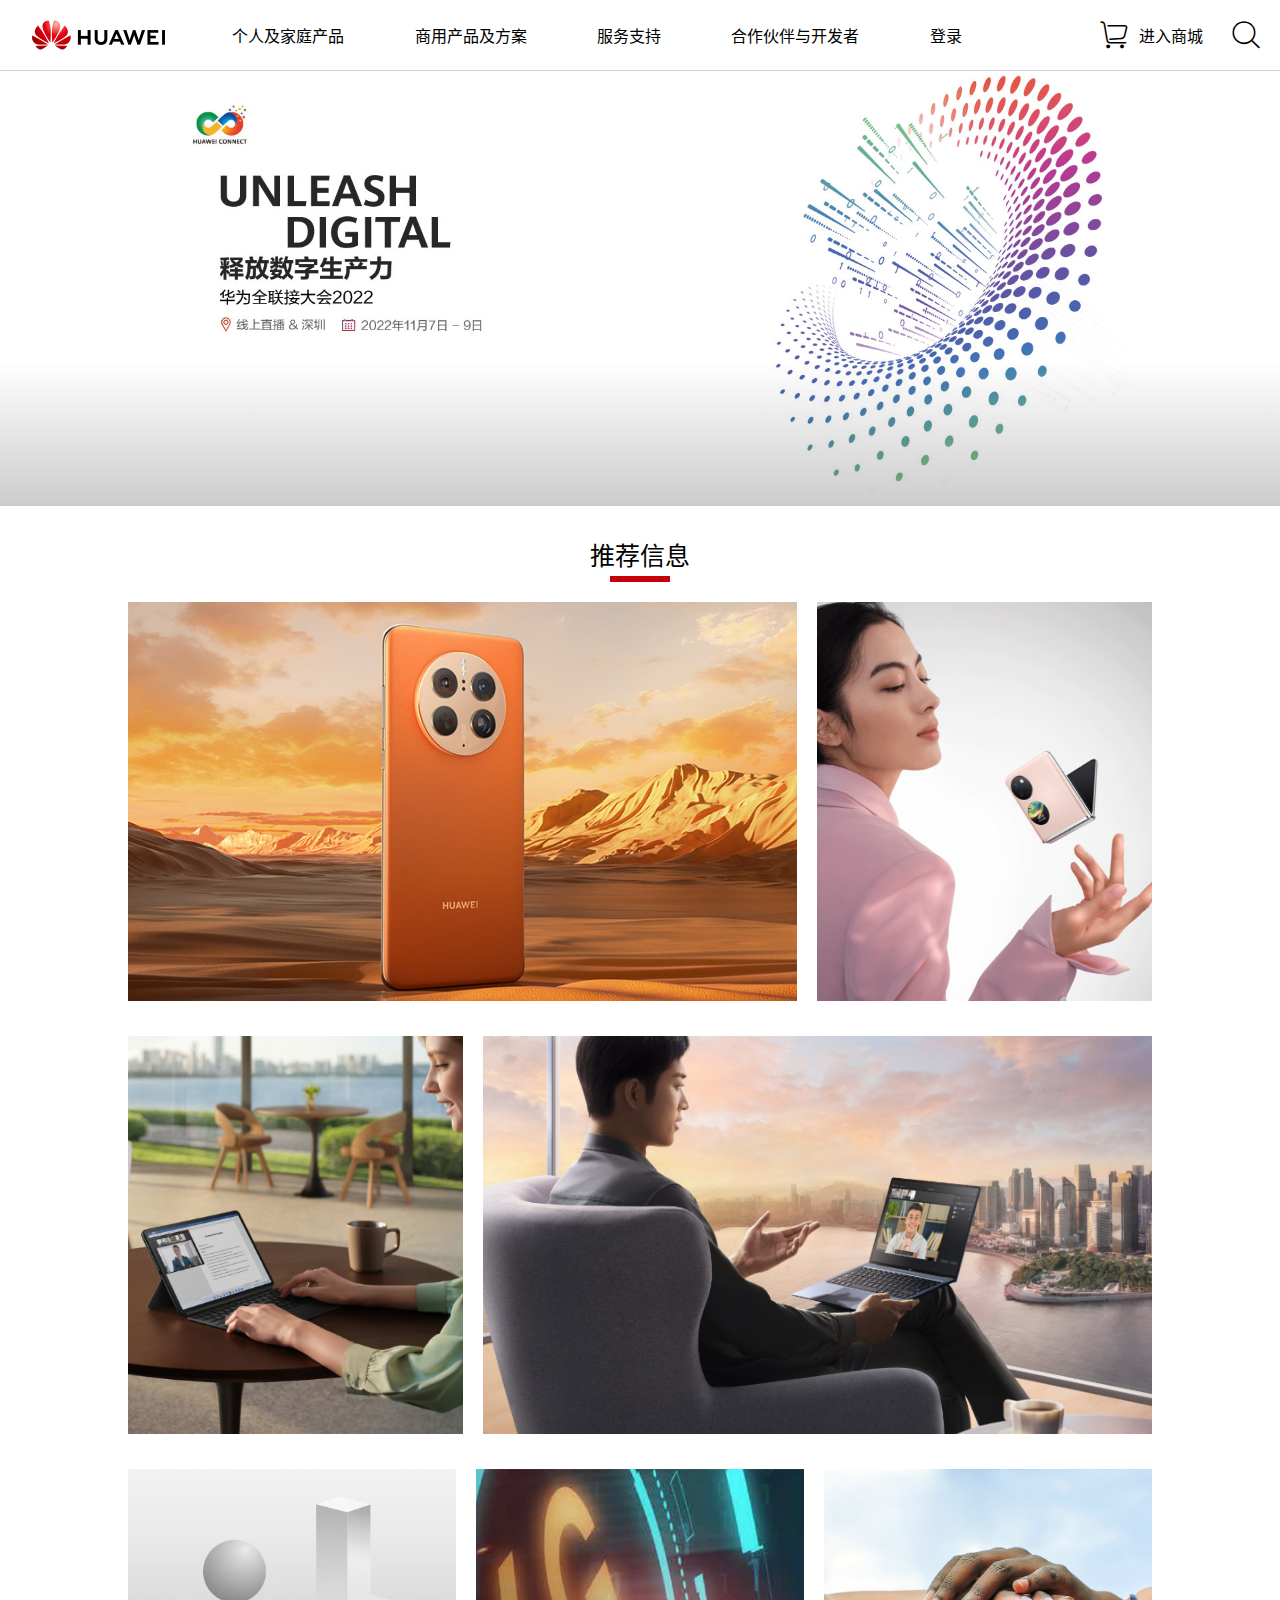
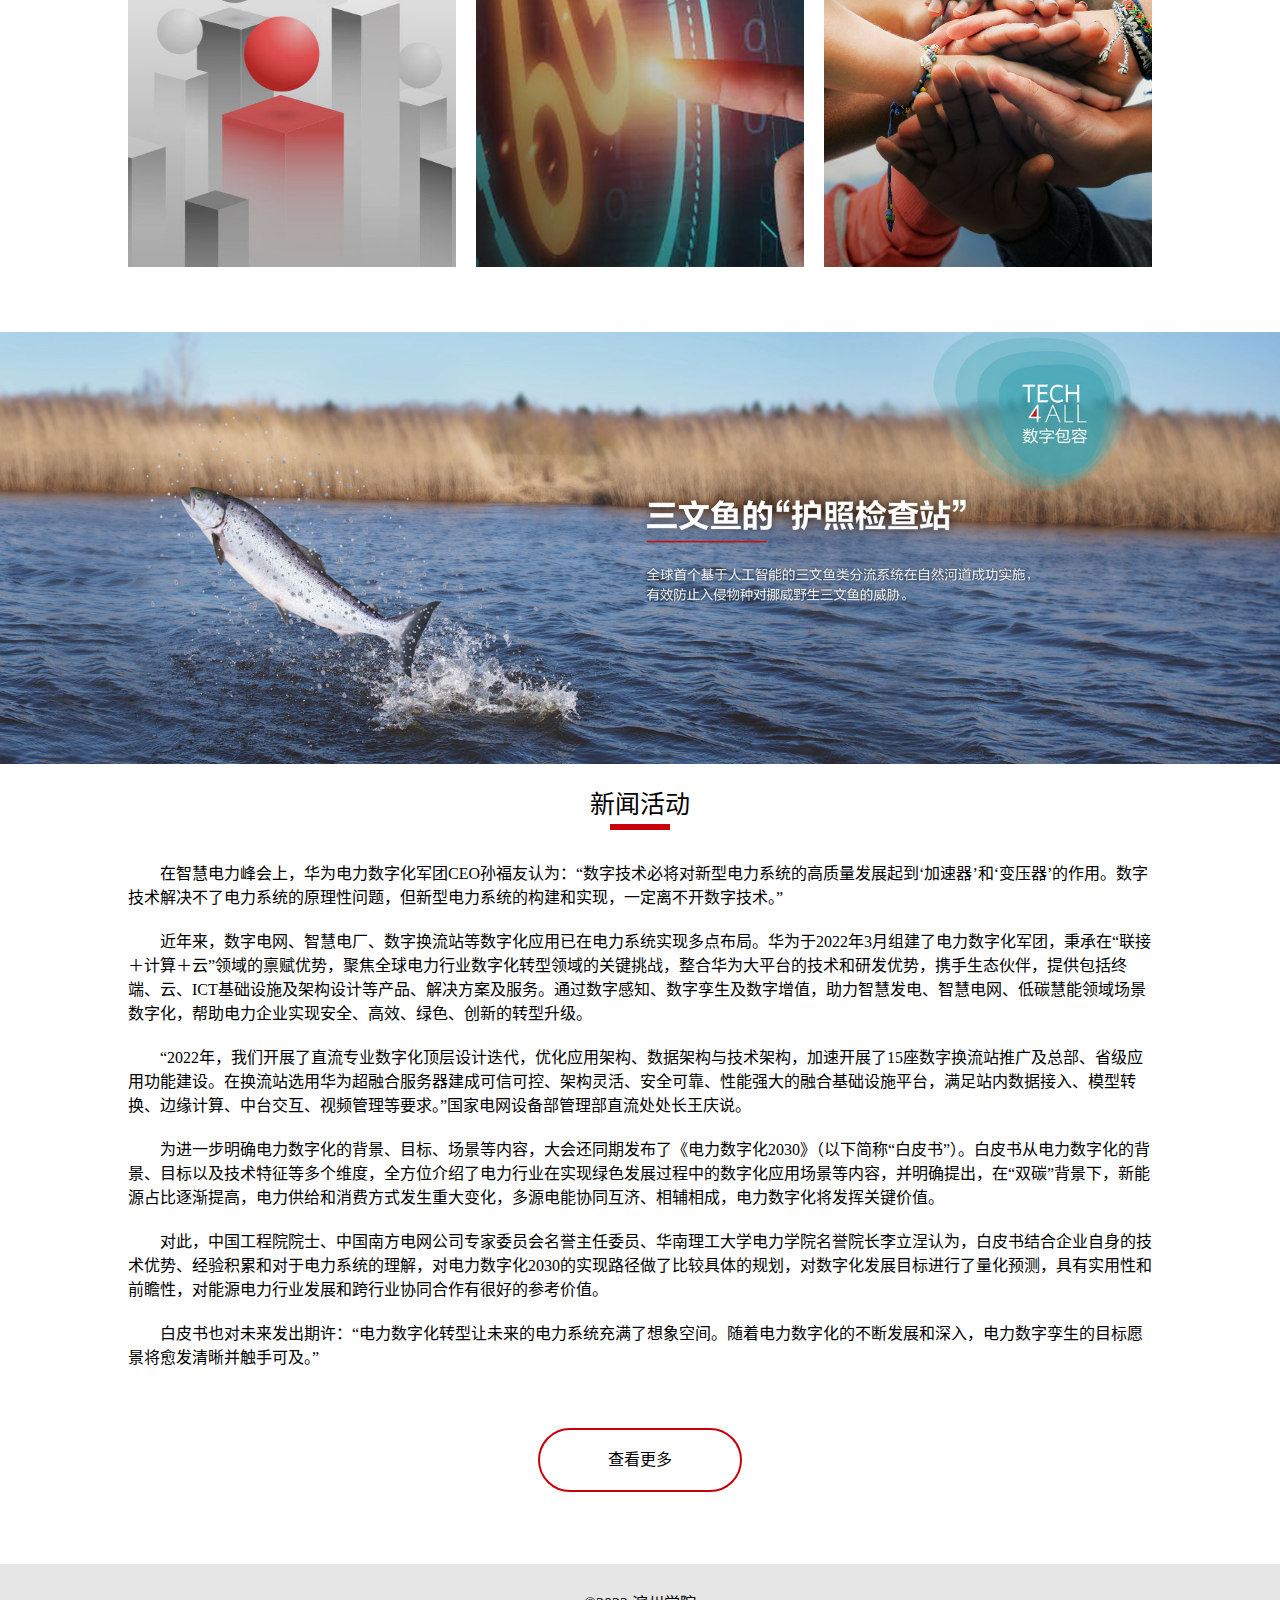
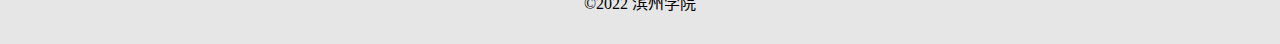
==== index.html @ 52b15e26 "完成登录、注册" ====
<!DOCTYPE html>
<html lang="zh-cn">

<head>
    <meta charset="UTF-8">
    <meta http-equiv="X-UA-Compatible" content="IE=edge">
    <meta name="viewport" content="width=device-width, initial-scale=1.0">
    <title>Home</title>
    <!--    <script src="https://cdn.jsdelivr.net/npm/vue@2/dist/vue.js"></script>-->
    <script src="./js/vue.global.js"></script>

    <style>
        * {
            margin: 0;
            padding: 0;
        }

        header {
            width: 100%;
            height: 70px;
            /*background-color: rgb(151, 151, 151);*/
            display: flex;
            justify-content: space-between;
            position: relative;
            border-bottom: 1px solid rgba(128, 128, 128, 0.38);
        }

        li {
            list-style: none;
        }

        main {
            width: 1903px;
            margin: auto;

        }

        .header-left {
            width: 200px;
            /* background-color: red; */
            display: flex;
            justify-content: center;
            align-items: center;
        }

        .header-left img {
            width: 133px;
            height: 30px;
        }

        .header-right {
            width: 1100px;
            /*background-color: rgb(173, 173, 173);*/
            display: flex;
            justify-content: space-between;
        }

        .header-right-link {
            /* background-color: red; */
            width: 800px;
            display: flex;
            justify-content: space-around;
            align-items: center;
            /* position: relative; */
        }

        .header-right-link a {
            /* flex: auto; */
            /* background-color: pink; */
            text-align: center;
            color: black;
            text-decoration: none;
            position: relative;
            /*background-color: #f5f5f6;*/
            padding: 10px;
            border-radius: 10px;
            transition: all 0.5s;
        }

        .header-right-link a:hover {
            background-color: #f5f5f6;
            padding: 10px;
            border-radius: 10px;
        }

        .header-right-link a:hover:before {
            content: "";
            background-color: #c7000b;
            width: 100%;
            height: 2px;
            position: absolute;
            left: 0;
            top: 53px;
        }


        .header-right-link-menu {
            width: 100%;
            /*background: rgb(94, 94, 94);*/
            position: absolute;
            height: 400px;
            left: 0;
            box-shadow: 0 5px 10px -4px #00000044;
            display: flex;
            justify-content: center;
            /*visibility: hidden;*/
            top: -600px;
            transition: top 0.5s;
            z-index: 4;

        }

        .header-right-link:hover > .header-right-link-menu {
            /*background-color: red;*/
            /*visibility: inherit;*/
            top: 70px;
            background-color: white;
        }

        .header-right-link-menu-item > span:first-child {
            font-size: 60px;
            /* font-weight: 100; */
            width: 100px;
            height: 100px;
            /*background-color: red;*/
            text-align: center;
        }

        .header-right-link-menu-item {
            display: flex;
            flex-direction: column;
            width: 120px;
            height: 100px;
            padding-top: 10px;
            padding-bottom: 10px;
            justify-content: space-evenly;
            align-items: center;
            cursor: pointer;
            transition: background-color 0.3s;
            border-radius: 10px;
        }

        /*.header-right-link-menu-item:nth-child(n) {*/
        /*    background-color: red;*/
        /*    align-content: space-around;*/
        /*}*/

        .header-right-link-menu-item:hover {
            background-color: #f5f5f6;
        }

        .header-right-link-menu-item:active {
            background-color: #c2c2c2;
        }


        .header-right-link-menu-items-left {
            width: 600px;
            height: 300px;
            /* background-color: red; */
            display: flex;
            flex-direction: row;;
            flex-wrap: wrap;
            align-content: space-around;
        }

        .header-right-link-menu-items-right {

        }

        .header-right-link-menu-items {
            display: flex;
            justify-content: space-evenly;
            align-items: center;
            /*background-color: red;*/
            width: 100%;
        }

        .header-right-link-menu-items-right img {
            width: 300px;
        }

        .head-right-search > div > span:first-child {
            font-size: 30px;
        }

        .head-right-search {
            /*background-color: rgb(109, 228, 162);*/
            width: 200px;
            display: flex;
            justify-content: space-evenly;
            align-items: center;
        }

        .head-right-search > div {
            display: flex;
            align-items: center;
            /*background-color: red;*/
            padding: 10px;
            cursor: pointer;
        }

        .head-right-search > div:hover {
            border-radius: 10px;
            background-color: #f5f5f6;
        }

        .head-right-search > div > span + span {
            margin-left: 10px;
        }

        .mask {
            position: fixed;
            z-index: 9998;
            top: 0;
            left: 0;
            width: 100%;
            height: 100%;
            background-color: rgba(0, 0, 0, .5);
            display: table;
            transition: opacity .3s ease;
        }

        .search {
            width: 800px;
            height: 80px;
            background-color: white;
            margin: auto;
            position: relative;
            top: 100px;
            border-radius: 20px;
            display: flex;
            align-items: center;
            /*background-color: transparent;*/
        }

        .search-content[type=text] {
            border: none;
            outline: none;
            border-radius: 20px;
            padding-left: 20px;
            padding-right: 20px;
            flex-grow: 1;
            font-size: 30px;
            background-color: #ffffffaa;
        }

        .search-button {
            text-decoration: none;
            color: black;
            /*flex-grow: 1;*/
            font-size: 40px !important;
            width: 65px;
            height: 65px;
            border-radius: 10px;
            justify-content: center;
            align-items: center;
            display: flex;
            margin-right: 10px;
            transition: background-color 0.5s;
        }

        .search-button:hover {
            background-color: #f5f5f6;
        }

        .search-button:active {
            background-color: #bebebe;
        }

        .slide-fade-enter-active {
            transition: all .5s;
        }

        .slide-fade-leave-active {
            transition: all .5s;
        }

        .slide-fade-leave-to {;
            opacity: 0;
        }

        .slide-fade-enter {
            opacity: 0;
            transition: all 2s;
        }

        content {
            width: 100%;
            display: flex;
            flex-direction: column;
            align-items: center;
        }

        .carousel-chart {
            width: 100%;
        }

        .carousel-chart img {
            width: 100%;

        }

        .carousel-chart {
            position: relative;
            z-index: 2;
        }

        .carousel-chart:before {
            content: "";
            display: block;
            width: 100%;
            height: 100%;
            background: linear-gradient(rgba(0, 0, 0, 0), rgba(0, 0, 0, 0), rgba(0, 0, 0, 0), rgba(0, 0, 0, 0.2));
            position: absolute;
            top: 0;
            z-index: 3;
        }

        .recommend {
            display: flex;
            width: 80%;
            height: 1426px;
            /*background-color: #dedede;*/
            align-items: center;
            flex-direction: column;
            justify-content: space-evenly;
        }

        .title {
            position: relative;
            font-size: 25px;
            /*margin-top: 40px;*/
            /*margin-bottom: 40px;*/
            /*background-color: red;*/
        }

        .title:before {
            content: "";
            position: absolute;
            width: 60px;
            height: 6px;
            background-color: #c7000b;
            top: 40px;
            left: 20px;
        }

        .recommend-container {
            display: flex;
            width: 100%;
            height: 1300px;
            /*background-color: rgba(141, 141, 141, 0.76);*/
            flex-direction: column;
        }

        .recommend-container > div:nth-child(n) {
            /*background-color: #a1a8ef;*/
            margin-bottom: 35px;
            display: flex;
            flex: auto;
            width: 100%;
        }


        .recommend-container > div:nth-child(1) > div:first-child {
            height: 100%;
            background-color: red;
            flex-grow: 2;
            margin-right: 20px;
        }

        .recommend-container > div:nth-child(1) > div {
            height: 100%;
            background-color: red;
            flex-grow: 1;
        }

        .recommend-item {
            background-image: url("./img/mate50-pro-2.jpg");
            background-size: cover;

            background-repeat: no-repeat;
            background-position: center;
        }

        .recommend-container > div:nth-child(2) > div {
            height: 100%;
            /*background-color: red;*/
            flex-grow: 1;
        }

        .recommend-container > div:nth-child(2) > div:last-child {
            margin-left: 20px;
            flex-grow: 2;
        }

        .recommend-container > div:nth-child(3) > div {
            height: 100%;
            /*background-color: red;*/
            flex-grow: 1;
        }

        .recommend-container > div:nth-child(3) > div:not(:first-child) {
            margin-left: 20px;
        }

        .recommend-container > div:nth-child(1) > div:nth-child(2) {
            background-image: url("./img/p50-pocket-s-p.jpg");
        }

        .recommend-container > div:nth-child(2) > div:nth-child(1) {
            background-image: url("./img/matebook_e_go.jpg");
        }

        .recommend-container > div:nth-child(2) > div:nth-child(2) {
            background-image: url("./img/matebook-x-pro2.jpg");
        }

        .recommend-container > div:nth-child(3) > div:nth-child(1) {
            background-image: url("./img/55g-era-whitepaper-2.jpg");
        }

        .recommend-container > div:nth-child(3) > div:nth-child(2) {
            background-image: url("./img/6g.jpg");
        }

        .recommend-container > div:nth-child(3) > div:nth-child(3) {
            background-image: url("./img/hc-partners-2.jpg");
        }

        .recommend-item {
            background-size: cover;
            position: relative;
        }


        .recommend-item:hover {
            background-size: 130%;
        }

        .recommend-item:hover:before {
            content: "这是产品的介绍...";
            color: white;
            text-indent: 30px;
            line-height: 60px;
            width: 100%;
            height: 100%;
            position: absolute;
            background-color: rgba(0, 0, 0, 0.6);
        }

        .content-introduce {
            width: 100%;
        }

        .news {
            height: 800px;
            width: 80%;
            align-items: center;
            /*background-color: rgba(141, 141, 141, 0.34);*/
            display: flex;
            flex-direction: column;
            justify-content: flex-start;
            /*background-color: red;*/
        }

        .news-content {
            padding-top: 40px;
            height: 300px;
            text-align: center;
        }

        .news-content p {
            text-indent: 2em;
            text-align: left;
            margin-bottom: 20px;
        }

        .news-content a {
            display: block;
            text-decoration: none;
            height: 60px;
            width: 200px;
            /*background-color: red;*/
            margin: 60px auto;
            line-height: 60px;
            border: 2px solid #c7000b;
            border-radius: 100px;
            cursor: pointer;
            transition: all 0.5s;
        }

        .news-content a:hover {
            background-color: #c7000b;
            color: white;
        }

        .news-content a:active {
            background-color: #980005;
            color: white;
        }
        
        buttom {
            background-color: #e6e6e6;
            display: block;
            height: 80px;
            line-height: 80px;
            text-align: center;
        }


    </style>
    <link rel="stylesheet" href="./css/iconfont.css">
</head>

<body>
<div id="app">
    <transition name="slide-fade">
        <div class="mask" v-show="search" @click="search = !search">
            <div class="search" @click.stop="">
                <input type="text" class="search-content" v-model="searchContent" placeholder="搜索">
                <a class="iconfont search-button" href="#">&#xe651;</a>
            </div>
        </div>
    </transition>
    <header>
        <div class="header-left">
            <img src="./img/huawei_logo.png" alt="">
        </div>
        <div class="header-right">
            <div class="header-right-link">
                <a href="#">个人及家庭产品</a>
                <a href="#">商用产品及方案</a>
                <a href="#">服务支持</a>
                <a href="#">合作伙伴与开发者</a>
                <a href="./login.html">登录</a>
                <div class="header-right-link-menu">
                    <div class="header-right-link-menu-items">
                        <div class="header-right-link-menu-items-left">
                            <span class="header-right-link-menu-item">
                                <span class="iconfont">&#xe8b9;</span>
                                <span>手机</span>
                            </span>

                            <span class="header-right-link-menu-item">
                                <span class="iconfont">&#xe67d;</span>
                                <span>电脑</span>
                            </span>
                            <span class="header-right-link-menu-item">
                                <span class="iconfont">&#xe605;</span>
                                <span>平板</span>
                            </span>
                            <span class="header-right-link-menu-item">
                                <span class="iconfont">&#xe67d;</span>
                                <span>电视</span>
                            </span>
                            <span class="header-right-link-menu-item">
                                <span class="iconfont">&#xe613;</span>
                                <span>VR</span>
                            </span>
                            <span class="header-right-link-menu-item">
                                <span class="iconfont">&#xe614;</span>
                                <span>手表</span>
                            </span>
                            <span class="header-right-link-menu-item">
                                <span class="iconfont">&#xe6a5;</span>
                                <span>耳机</span>
                            </span>
                            <span class="header-right-link-menu-item">

                                <span class="iconfont">&#xec62;</span>
                                <span>路由器</span>
                            </span>
                            <span class="header-right-link-menu-item">
                                <span class="iconfont">&#xe715;</span>
                                <span>系统</span>
                            </span>
                            <span class="header-right-link-menu-item">
                                <span class="iconfont">&#xe626;</span>
                                <span>更多</span>
                            </span>
                        </div>
                        <div class="header-right-link-menu-items-right">
                            <img src="./img/mate50-pro.jpg" alt="">
                        </div>

                    </div>

                </div>
            </div>
            <div class="head-right-search">
                <div>
                    <span class="iconfont">&#xe63f;</span>
                    <span>进入商城</span>
                </div>
                <div @click="search = true, searchContent = ''">
                    <span class="iconfont">&#xe651;</span>
                </div>
            </div>
        </div>
    </header>
    <content>
        <div class="carousel-chart">
            <img v-show="flag" src="img/hc-shenzhen.jpg" alt="">
            <img v-show="!flag" src="img/hwcloud_1111_v2.jpg" alt="">
        </div>
        <div class="recommend">
            <p class="title">推荐信息</p>
            <div class="recommend-container">
                <div>
                    <div class="recommend-item"></div>
                    <div class="recommend-item"></div>
                </div>
                <div>
                    <div class="recommend-item"></div>
                    <div class="recommend-item"></div>
                </div>
                <div>
                    <div class="recommend-item"></div>
                    <div class="recommend-item"></div>
                    <div class="recommend-item"></div>
                </div>
            </div>
        </div>
        <img src="./img/t4a-salmon-cn-2.jpg" class="content-introduce" alt="">
        <div class="news">
            <p class="title" style="margin-top: 20px">新闻活动</p>
            <div class="news-content">
                <p>
                    在智慧电力峰会上，华为电力数字化军团CEO孙福友认为：“数字技术必将对新型电力系统的高质量发展起到‘加速器’和‘变压器’的作用。数字技术解决不了电力系统的原理性问题，但新型电力系统的构建和实现，一定离不开数字技术。”</p>
                <p>
                    近年来，数字电网、智慧电厂、数字换流站等数字化应用已在电力系统实现多点布局。华为于2022年3月组建了电力数字化军团，秉承在“联接＋计算＋云”领域的禀赋优势，聚焦全球电力行业数字化转型领域的关键挑战，整合华为大平台的技术和研发优势，携手生态伙伴，提供包括终端、云、ICT基础设施及架构设计等产品、解决方案及服务。通过数字感知、数字孪生及数字增值，助力智慧发电、智慧电网、低碳慧能领域场景数字化，帮助电力企业实现安全、高效、绿色、创新的转型升级。</p>
                <p>
                    “2022年，我们开展了直流专业数字化顶层设计迭代，优化应用架构、数据架构与技术架构，加速开展了15座数字换流站推广及总部、省级应用功能建设。在换流站选用华为超融合服务器建成可信可控、架构灵活、安全可靠、性能强大的融合基础设施平台，满足站内数据接入、模型转换、边缘计算、中台交互、视频管理等要求。”国家电网设备部管理部直流处处长王庆说。</p>
                <p>
                    为进一步明确电力数字化的背景、目标、场景等内容，大会还同期发布了《电力数字化2030》（以下简称“白皮书”）。白皮书从电力数字化的背景、目标以及技术特征等多个维度，全方位介绍了电力行业在实现绿色发展过程中的数字化应用场景等内容，并明确提出，在“双碳”背景下，新能源占比逐渐提高，电力供给和消费方式发生重大变化，多源电能协同互济、相辅相成，电力数字化将发挥关键价值。</p>
                <p>
                    对此，中国工程院院士、中国南方电网公司专家委员会名誉主任委员、华南理工大学电力学院名誉院长李立浧认为，白皮书结合企业自身的技术优势、经验积累和对于电力系统的理解，对电力数字化2030的实现路径做了比较具体的规划，对数字化发展目标进行了量化预测，具有实用性和前瞻性，对能源电力行业发展和跨行业协同合作有很好的参考价值。</p>
                <p>
                    白皮书也对未来发出期许：“电力数字化转型让未来的电力系统充满了想象空间。随着电力数字化的不断发展和深入，电力数字孪生的目标愿景将愈发清晰并触手可及。”</p>
                <a>查看更多</a>
            </div>
        </div>
    </content>
    <buttom>
        ©2022 滨州学院
    </buttom>
</div>
<script>
    const {createApp} = Vue

    createApp({
        data() {
            return {
                message: 'Hello Vue!',
                search: false,
                searchContent: "",
                arr: ['img/'],
                flag: true
            }
        },
        methods: {},
        created() {
            setInterval(() => {
                this.flag = !this.flag
            }, 3000)
        }
    }).mount('#app')
</script>
</body>

</html>
---- css/iconfont.css ----
@font-face {
  font-family: "iconfont"; /* Project id 3768878 */
  src: url('iconfont.woff2?t=1668501804110') format('woff2'),
       url('iconfont.woff?t=1668501804110') format('woff'),
       url('iconfont.ttf?t=1668501804110') format('truetype');
}

.iconfont {
  font-family: "iconfont" !important;
  font-size: 16px;
  font-style: normal;
  -webkit-font-smoothing: antialiased;
  -moz-osx-font-smoothing: grayscale;
}

.icon-zhuce:before {
  content: "\e71c";
}

.icon-denglu:before {
  content: "\e6bd";
}

.icon-xitongfanhui:before {
  content: "\e697";
}

.icon-gengduo:before {
  content: "\e626";
}

.icon-gouwuche:before {
  content: "\e63f";
}

.icon-sousuo:before {
  content: "\e651";
}

.icon-VRglasses:before {
  content: "\e613";
}

.icon-dianshi:before {
  content: "\e67d";
}

.icon-shoubiao:before {
  content: "\e614";
}

.icon-pingban:before {
  content: "\e605";
}

.icon-luyouqi:before {
  content: "\ec62";
}

.icon-android:before {
  content: "\e715";
}

.icon-shouji:before {
  content: "\e8b9";
}

.icon-bijibendiannao:before {
  content: "\e667";
}

.icon-outline-airpods:before {
  content: "\e6a5";
}
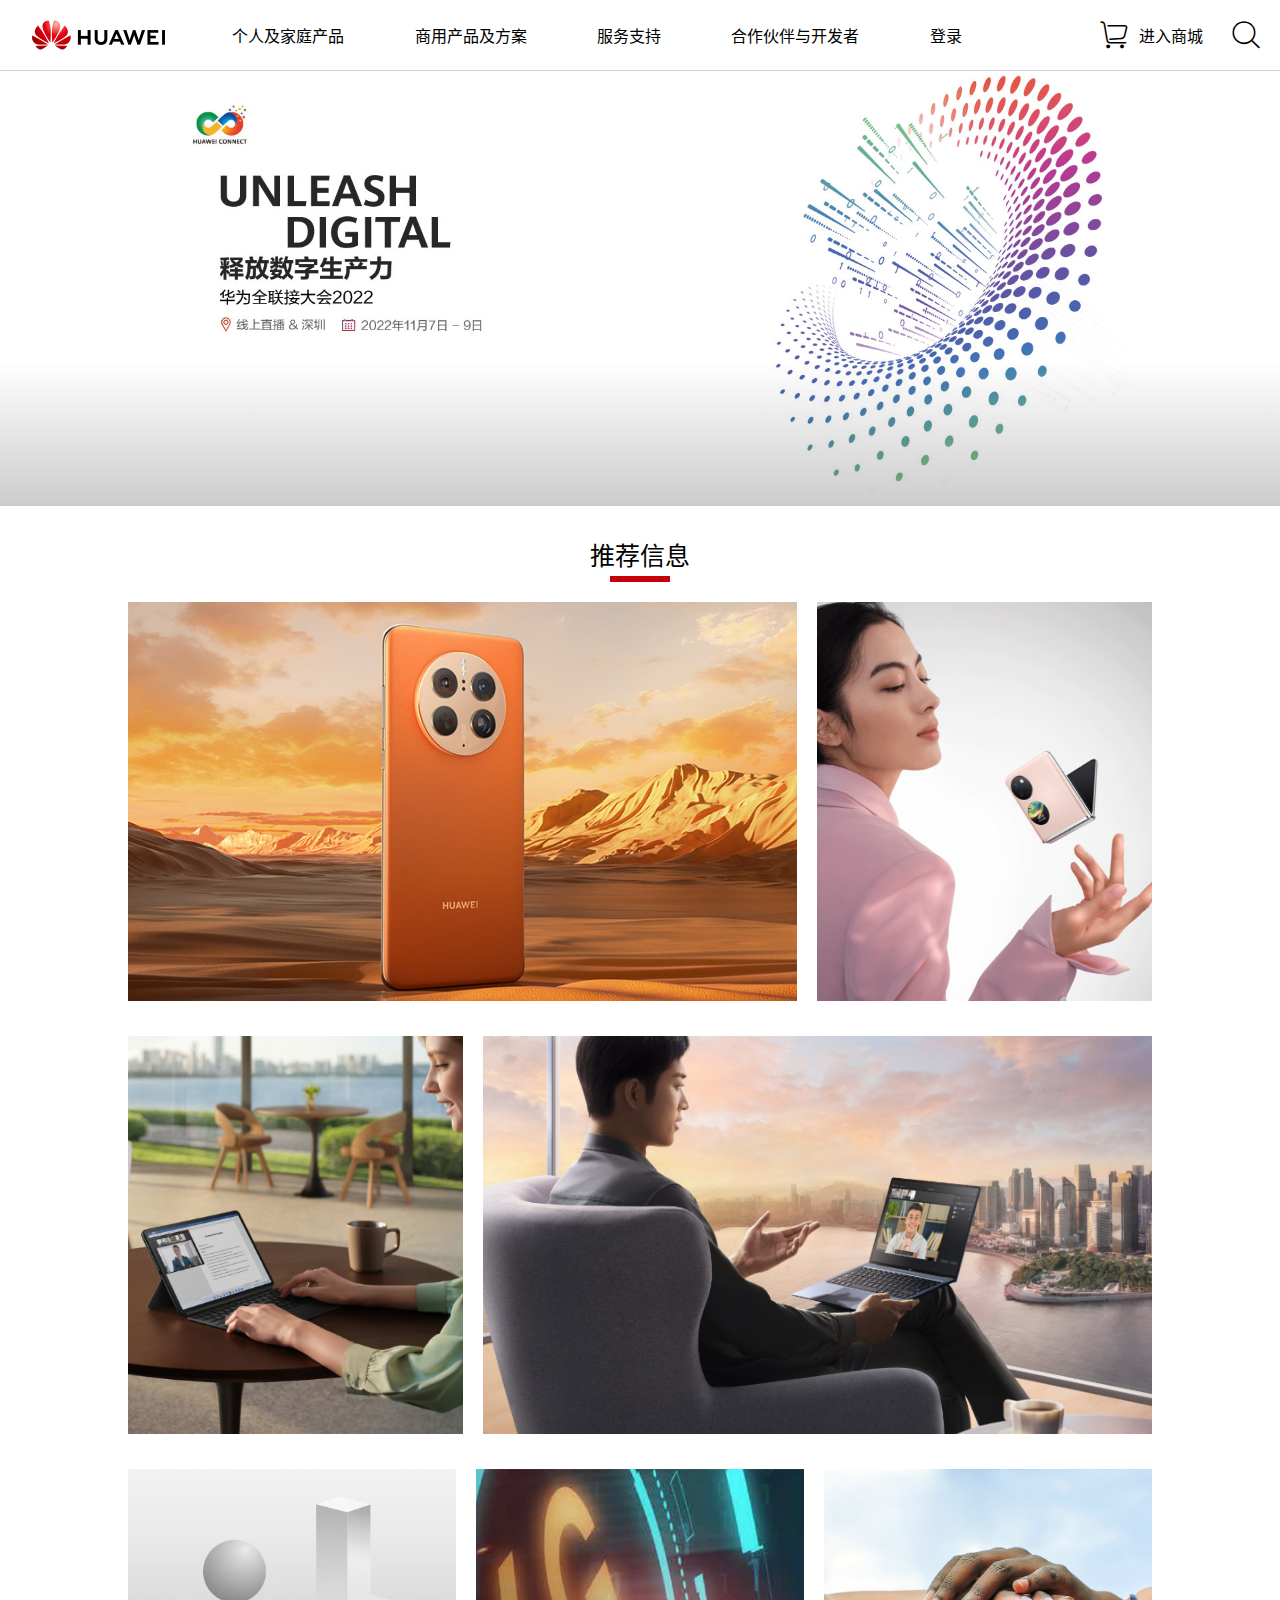
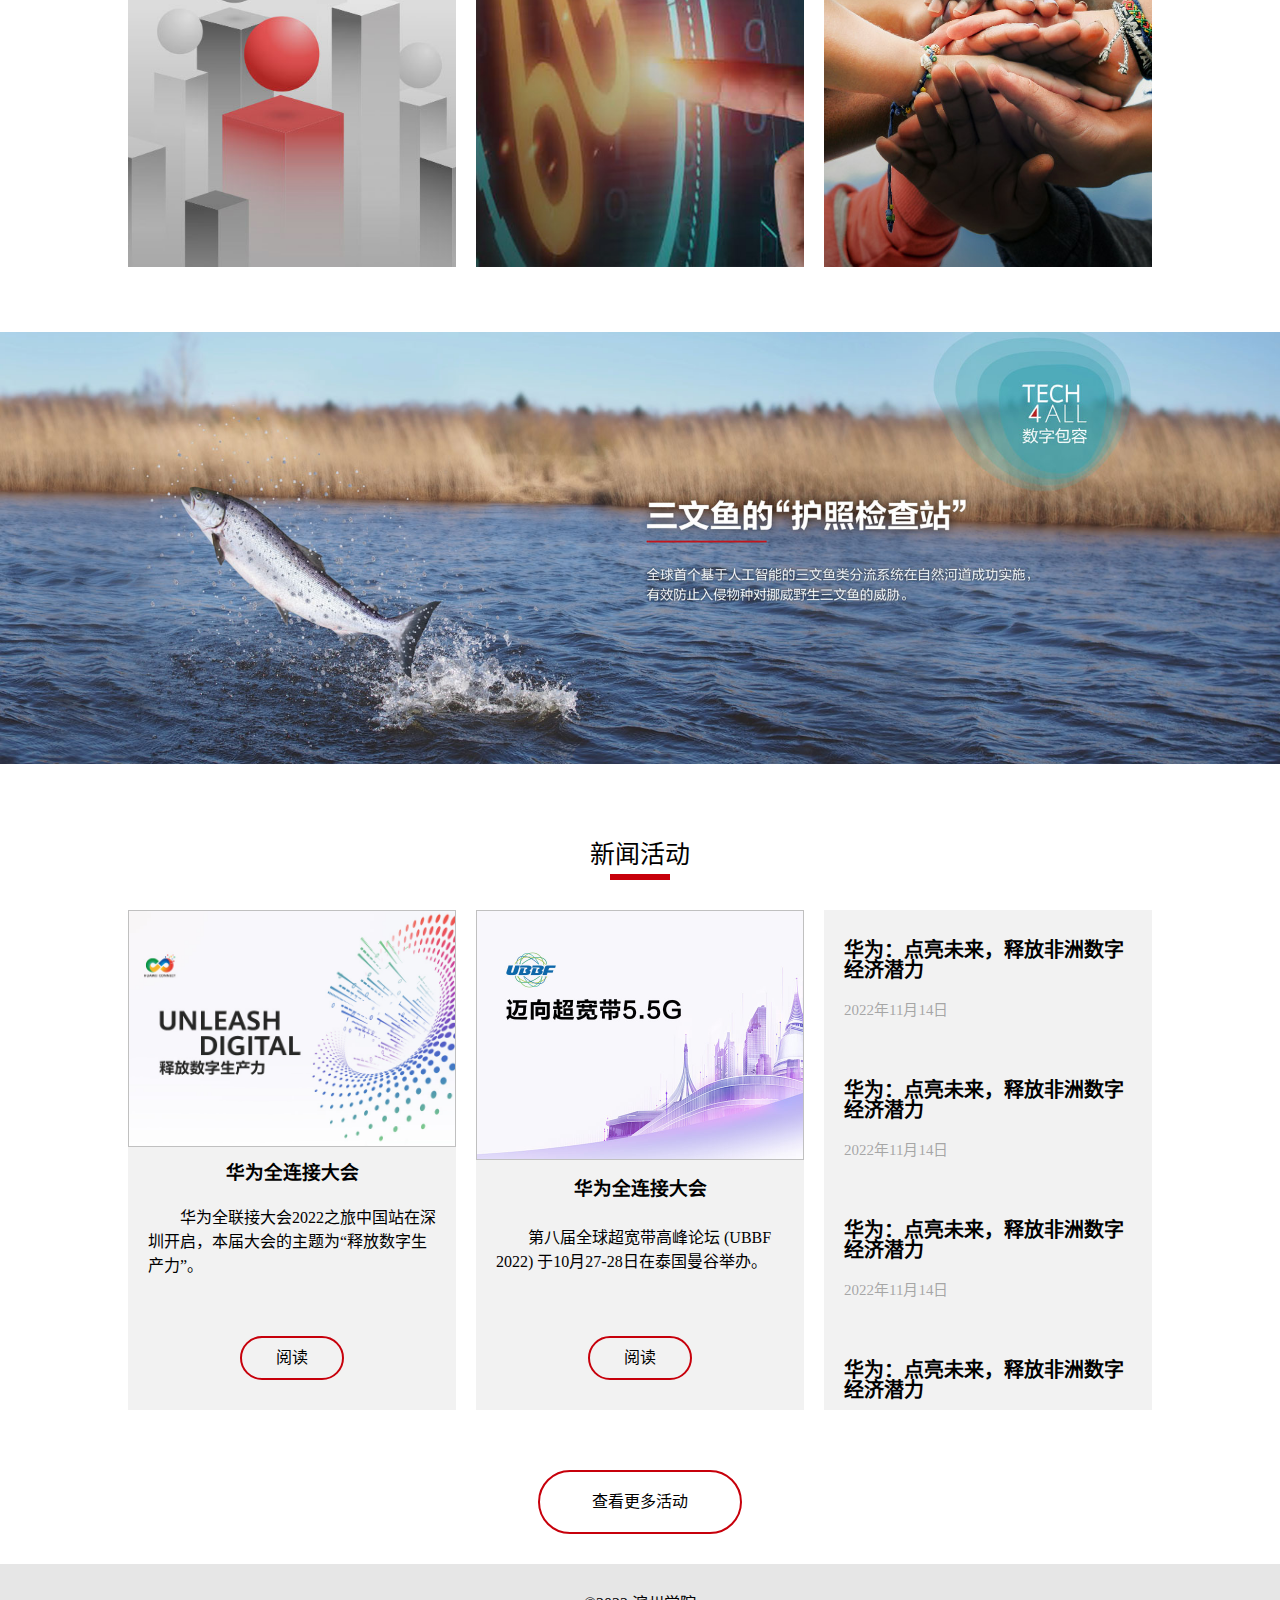
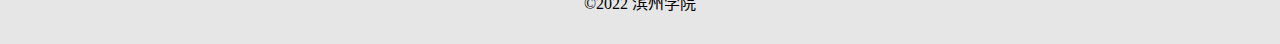
==== commit d83369ed: "完善新闻模块" ====
--- a/index.html
+++ b/index.html
@@ -61,7 +61,7 @@
             display: flex;
             justify-content: space-around;
             align-items: center;
-            /* position: relative; */
+            position: relative;
         }
 
         .header-right-link a {
@@ -115,6 +115,8 @@
             /*visibility: inherit;*/
             top: 70px;
             background-color: white;
+            border-bottom-left-radius: 30px;
+            border-bottom-right-radius: 30px;
         }
 
         .header-right-link-menu-item > span:first-child {
@@ -468,6 +470,8 @@
             padding-top: 40px;
             height: 300px;
             text-align: center;
+            width: 100%;
+
         }
 
         .news-content p {
@@ -499,13 +503,89 @@
             background-color: #980005;
             color: white;
         }
-        
+
         buttom {
             background-color: #e6e6e6;
             display: block;
             height: 80px;
             line-height: 80px;
             text-align: center;
+        }
+
+        .news-items {
+            height: 500px;
+            width: 100%;
+            /*background-color: #eaeaea;*/
+            display: flex;
+        }
+
+        .news-item {
+            background-color: #f2f2f2;
+            width: 300px;
+            height: 100%;
+            flex-grow: 1;
+            display: flex;
+            flex-direction: column;
+            justify-content: space-between;
+            align-items: center;
+        }
+
+        .news-items > .news-item:not(:last-child) {
+            margin-right: 20px;
+        }
+
+
+        .news-item img {
+            width: 100%;
+            height: 50%;
+            background-size: cover;
+            border: none;
+        }
+
+        .news-items > .news-item:first-child > img {
+            background-image: url("./img/hc2022-lsit-cn-7.jpg");
+        }
+
+        .news-items > .news-item:nth-child(2) > img {
+            background-image: url("./img/ubbf-2022-cn3.jpg");
+        }
+
+        .news-item p, .news-item h3 {
+            padding: 10px 20px;
+            text-align: left;
+        }
+
+        .read {
+            width: 100px !important;
+            height: 40px !important;
+            line-height: 40px !important;
+            margin: 30px 0 !important;
+        }
+
+        .news-items > .news-item:last-child {
+            overflow: auto;
+        }
+
+        .news-items > .news-item:last-child p {
+            margin: 0 !important;
+            text-indent: 0;
+            line-height: 20px;
+        }
+
+        .news-items > .news-item:last-child > div > p:first-child {
+            font-weight: bold;
+            font-size: 20px;
+        }
+
+        .news-items > .news-item:last-child > div > p:last-child {
+            font-size: 15px;
+            color: rgba(141, 141, 141, 0.76);
+        }
+
+        .news-items > .news-item:last-child > div {
+            font-size: 20px;
+            padding-top: 20px;
+            padding-bottom: 20px;
         }
 
 
@@ -538,51 +618,53 @@
                     <div class="header-right-link-menu-items">
                         <div class="header-right-link-menu-items-left">
                             <span class="header-right-link-menu-item">
+                                <span class="iconfont">&#xe853;</span>
+                                <span>手机</span>
+                            </span>
+
+                            <span class="header-right-link-menu-item">
+                                <span class="iconfont">&#xe638;</span>
+                                <span>电脑</span>
+                            </span>
+
+                            <span class="header-right-link-menu-item">
+                                <span class="iconfont">&#xe6ac;</span>
+                                <span>VR</span>
+                            </span>
+                            <span class="header-right-link-menu-item">
+                                <span class="iconfont">&#xe614;</span>
+                                <span>手表</span>
+                            </span>
+                            <span class="header-right-link-menu-item">
+                                <span class="iconfont">&#xea09;</span>
+                                <span>耳机</span>
+                            </span>
+                            <span class="header-right-link-menu-item">
+                                <span class="iconfont">&#xe92a;</span>
+                                <span>平板</span>
+                            </span>
+                            <span class="header-right-link-menu-item">
+
                                 <span class="iconfont">&#xe8b9;</span>
-                                <span>手机</span>
-                            </span>
-
-                            <span class="header-right-link-menu-item">
-                                <span class="iconfont">&#xe67d;</span>
-                                <span>电脑</span>
-                            </span>
-                            <span class="header-right-link-menu-item">
-                                <span class="iconfont">&#xe605;</span>
-                                <span>平板</span>
+                                <span>智能设备</span>
                             </span>
                             <span class="header-right-link-menu-item">
                                 <span class="iconfont">&#xe67d;</span>
                                 <span>电视</span>
                             </span>
                             <span class="header-right-link-menu-item">
-                                <span class="iconfont">&#xe613;</span>
-                                <span>VR</span>
-                            </span>
-                            <span class="header-right-link-menu-item">
-                                <span class="iconfont">&#xe614;</span>
-                                <span>手表</span>
-                            </span>
-                            <span class="header-right-link-menu-item">
-                                <span class="iconfont">&#xe6a5;</span>
-                                <span>耳机</span>
-                            </span>
-                            <span class="header-right-link-menu-item">
-
-                                <span class="iconfont">&#xec62;</span>
-                                <span>路由器</span>
-                            </span>
-                            <span class="header-right-link-menu-item">
-                                <span class="iconfont">&#xe715;</span>
+                                <span class="iconfont">&#xe62a;</span>
                                 <span>系统</span>
                             </span>
-                            <span class="header-right-link-menu-item">
-                                <span class="iconfont">&#xe626;</span>
-                                <span>更多</span>
-                            </span>
-                        </div>
-                        <div class="header-right-link-menu-items-right">
-                            <img src="./img/mate50-pro.jpg" alt="">
-                        </div>
+
+                            <span class="header-right-link-menu-item">
+                                <span class="iconfont">&#xe7ab;</span>
+                                <span>礼品</span>
+                            </span>
+                        </div>
+                        <!--                        <div class="header-right-link-menu-items-right">-->
+                        <!--                            <img src="./img/mate50-pro.jpg" alt="">-->
+                        <!--                        </div>-->
 
                     </div>
 
@@ -624,21 +706,72 @@
         </div>
         <img src="./img/t4a-salmon-cn-2.jpg" class="content-introduce" alt="">
         <div class="news">
-            <p class="title" style="margin-top: 20px">新闻活动</p>
+            <p class="title" style="margin-top: 70px">新闻活动</p>
             <div class="news-content">
-                <p>
-                    在智慧电力峰会上，华为电力数字化军团CEO孙福友认为：“数字技术必将对新型电力系统的高质量发展起到‘加速器’和‘变压器’的作用。数字技术解决不了电力系统的原理性问题，但新型电力系统的构建和实现，一定离不开数字技术。”</p>
-                <p>
-                    近年来，数字电网、智慧电厂、数字换流站等数字化应用已在电力系统实现多点布局。华为于2022年3月组建了电力数字化军团，秉承在“联接＋计算＋云”领域的禀赋优势，聚焦全球电力行业数字化转型领域的关键挑战，整合华为大平台的技术和研发优势，携手生态伙伴，提供包括终端、云、ICT基础设施及架构设计等产品、解决方案及服务。通过数字感知、数字孪生及数字增值，助力智慧发电、智慧电网、低碳慧能领域场景数字化，帮助电力企业实现安全、高效、绿色、创新的转型升级。</p>
-                <p>
-                    “2022年，我们开展了直流专业数字化顶层设计迭代，优化应用架构、数据架构与技术架构，加速开展了15座数字换流站推广及总部、省级应用功能建设。在换流站选用华为超融合服务器建成可信可控、架构灵活、安全可靠、性能强大的融合基础设施平台，满足站内数据接入、模型转换、边缘计算、中台交互、视频管理等要求。”国家电网设备部管理部直流处处长王庆说。</p>
-                <p>
-                    为进一步明确电力数字化的背景、目标、场景等内容，大会还同期发布了《电力数字化2030》（以下简称“白皮书”）。白皮书从电力数字化的背景、目标以及技术特征等多个维度，全方位介绍了电力行业在实现绿色发展过程中的数字化应用场景等内容，并明确提出，在“双碳”背景下，新能源占比逐渐提高，电力供给和消费方式发生重大变化，多源电能协同互济、相辅相成，电力数字化将发挥关键价值。</p>
-                <p>
-                    对此，中国工程院院士、中国南方电网公司专家委员会名誉主任委员、华南理工大学电力学院名誉院长李立浧认为，白皮书结合企业自身的技术优势、经验积累和对于电力系统的理解，对电力数字化2030的实现路径做了比较具体的规划，对数字化发展目标进行了量化预测，具有实用性和前瞻性，对能源电力行业发展和跨行业协同合作有很好的参考价值。</p>
-                <p>
-                    白皮书也对未来发出期许：“电力数字化转型让未来的电力系统充满了想象空间。随着电力数字化的不断发展和深入，电力数字孪生的目标愿景将愈发清晰并触手可及。”</p>
-                <a>查看更多</a>
+                <div class="news-items">
+                    <div class="news-item">
+                        <img alt="">
+                        <h3>华为全连接大会</h3>
+                        <p>
+                            华为全联接大会2022之旅中国站在深圳开启，本届大会的主题为“释放数字生产力”。
+                        </p>
+                        <a class="read">阅读</a>
+
+
+                    </div>
+                    <div class="news-item">
+                        <img alt="">
+                        <h3>华为全连接大会</h3>
+                        <p>
+                            第八届全球超宽带高峰论坛 (UBBF 2022) 于10月27-28日在泰国曼谷举办。
+                        </p>
+                        <a class="read">阅读</a>
+
+                    </div>
+                    <div class="news-item">
+                        <div>
+                            <p>华为：点亮未来，释放非洲数字经济潜力</p>
+                            <p>2022年11月14日</p>
+                        </div>
+                        <div>
+                            <p>华为：点亮未来，释放非洲数字经济潜力</p>
+                            <p>2022年11月14日</p>
+                        </div>
+                        <div>
+                            <p>华为：点亮未来，释放非洲数字经济潜力</p>
+                            <p>2022年11月14日</p>
+                        </div>
+                        <div>
+                            <p>华为：点亮未来，释放非洲数字经济潜力</p>
+                            <p>2022年11月14日</p>
+                        </div>
+                        <div>
+                            <p>华为：点亮未来，释放非洲数字经济潜力</p>
+                            <p>2022年11月14日</p>
+                        </div>
+                        <div>
+                            <p>华为：点亮未来，释放非洲数字经济潜力</p>
+                            <p>2022年11月14日</p>
+                        </div>
+                        <div>
+                            <p>华为：点亮未来，释放非洲数字经济潜力</p>
+                            <p>2022年11月14日</p>
+                        </div>
+                        <div>
+                            <p>华为：点亮未来，释放非洲数字经济潜力</p>
+                            <p>2022年11月14日</p>
+                        </div>
+                        <div>
+                            <p>华为：点亮未来，释放非洲数字经济潜力</p>
+                            <p>2022年11月14日</p>
+                        </div>
+                        <div>
+                            <p>华为：点亮未来，释放非洲数字经济潜力</p>
+                            <p>2022年11月14日</p>
+                        </div>
+                    </div>
+                </div>
+                <a>查看更多活动</a>
             </div>
         </div>
     </content>
--- a/css/iconfont.css
+++ b/css/iconfont.css
@@ -1,8 +1,8 @@
 @font-face {
   font-family: "iconfont"; /* Project id 3768878 */
-  src: url('iconfont.woff2?t=1668501804110') format('woff2'),
-       url('iconfont.woff?t=1668501804110') format('woff'),
-       url('iconfont.ttf?t=1668501804110') format('truetype');
+  src: url('iconfont.woff2?t=1668503561613') format('woff2'),
+       url('iconfont.woff?t=1668503561613') format('woff'),
+       url('iconfont.ttf?t=1668503561613') format('truetype');
 }
 
 .iconfont {
@@ -11,6 +11,46 @@
   font-style: normal;
   -webkit-font-smoothing: antialiased;
   -moz-osx-font-smoothing: grayscale;
+}
+
+.icon-android1:before {
+  content: "\e62a";
+}
+
+.icon-luyouqi-:before {
+  content: "\e612";
+}
+
+.icon-diannao:before {
+  content: "\e638";
+}
+
+.icon-Android:before {
+  content: "\e9a9";
+}
+
+.icon-VRD:before {
+  content: "\e6ac";
+}
+
+.icon-24gl-headphones:before {
+  content: "\ea09";
+}
+
+.icon-shouji1:before {
+  content: "\e853";
+}
+
+.icon-gengduo1:before {
+  content: "\e621";
+}
+
+.icon-flat:before {
+  content: "\e92a";
+}
+
+.icon-TVdianshi:before {
+  content: "\e7ab";
 }
 
 .icon-zhuce:before {
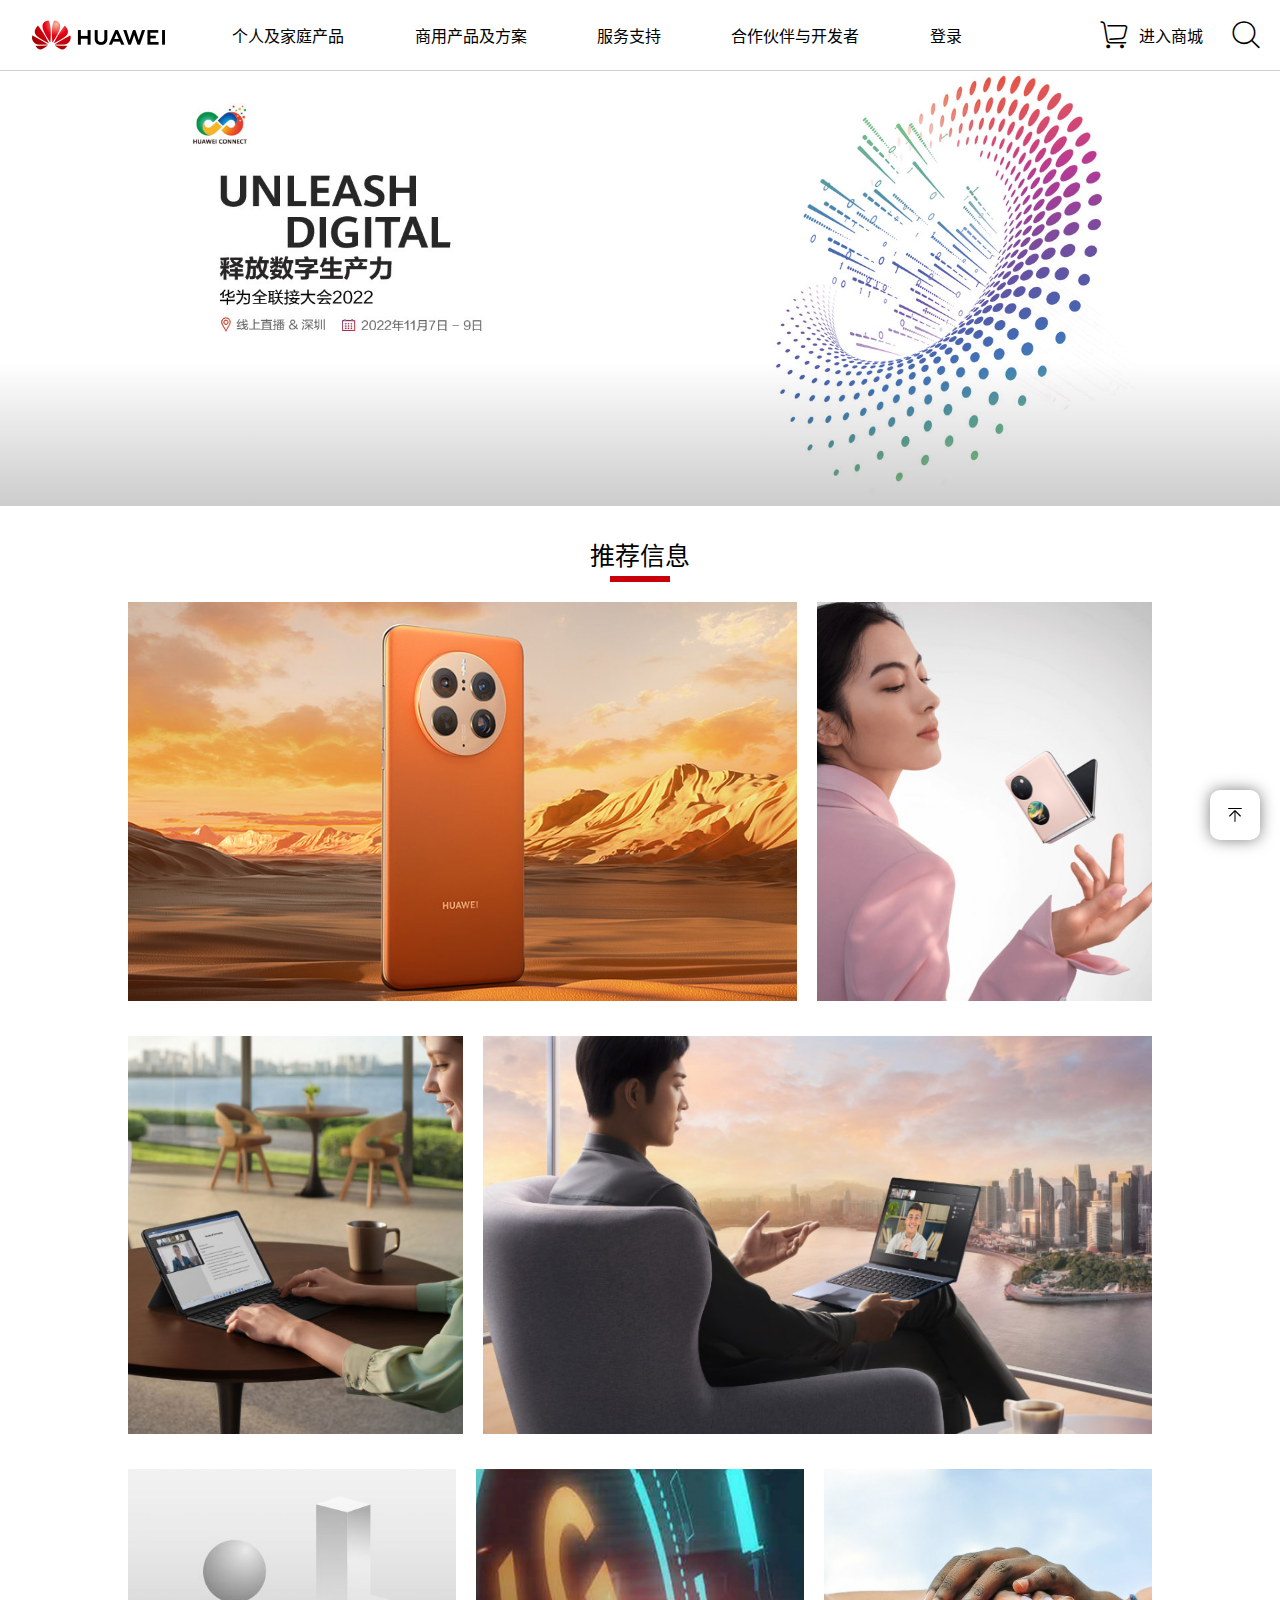
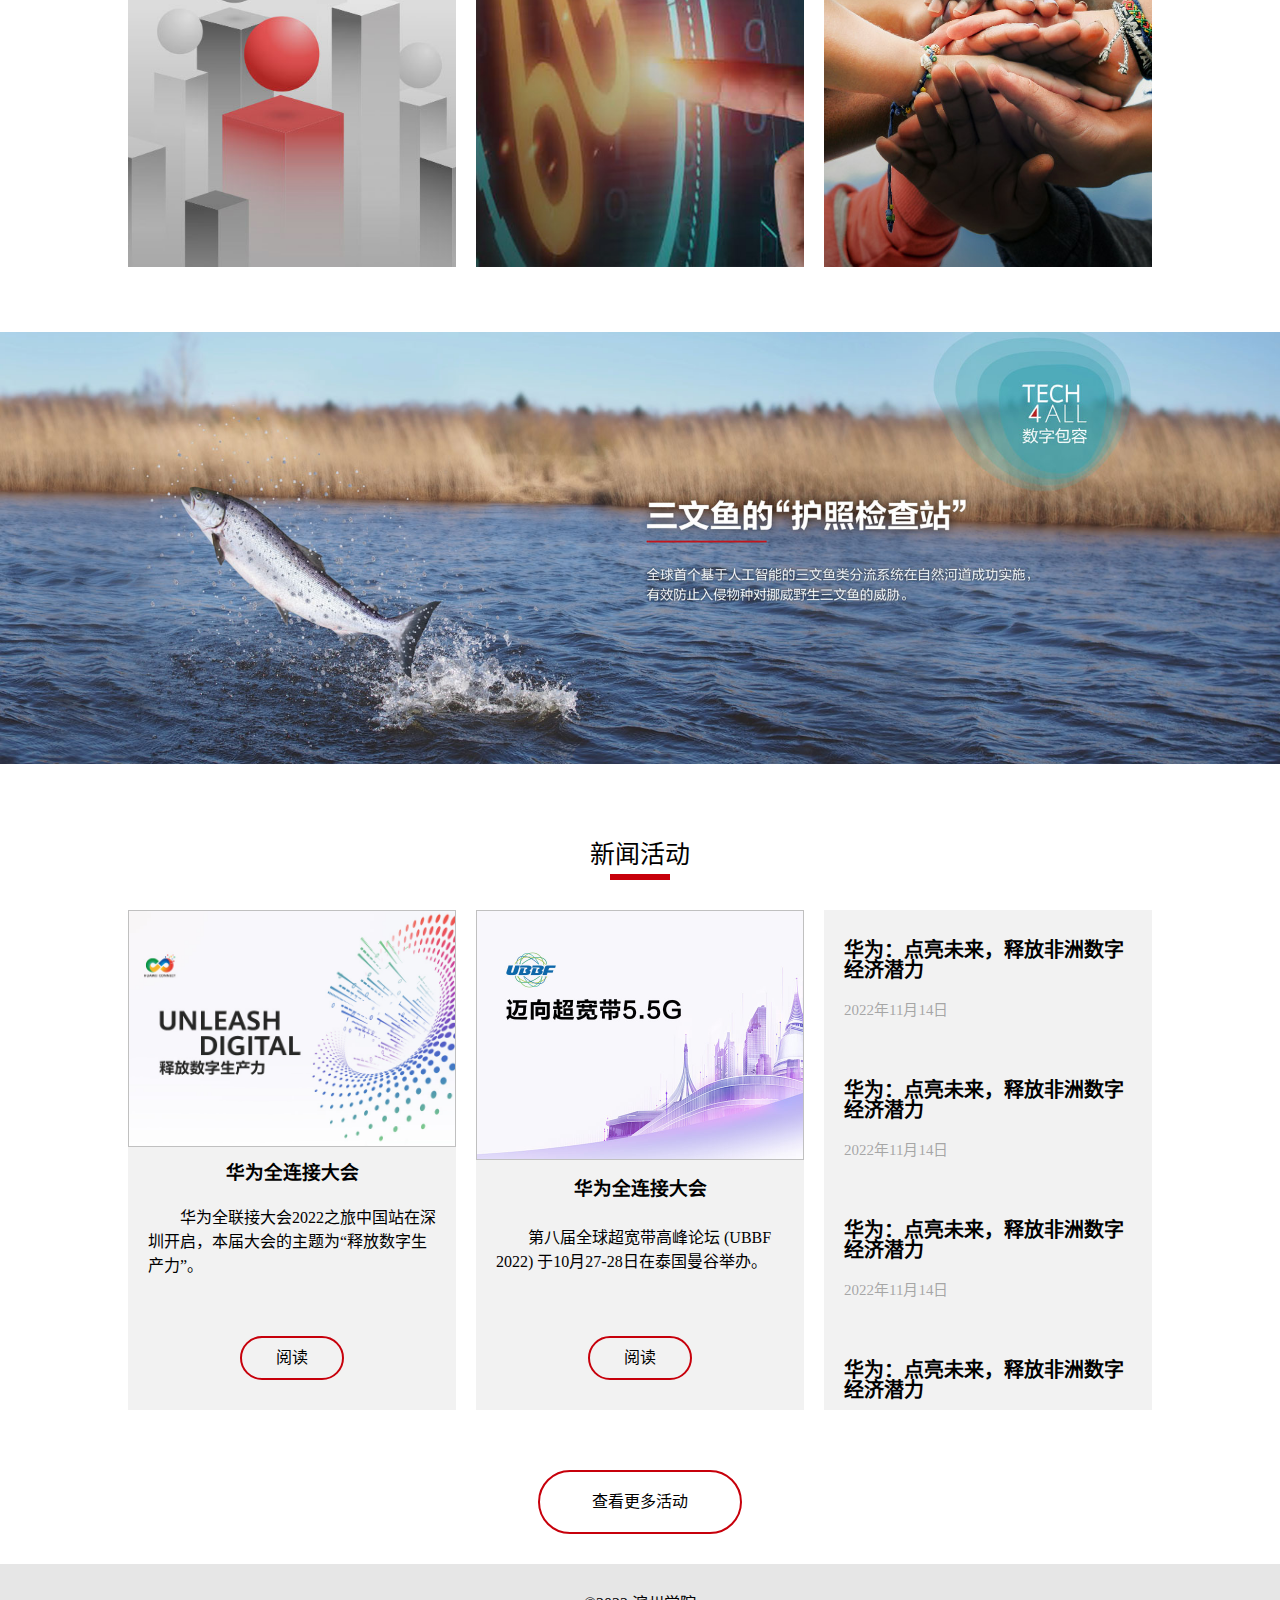
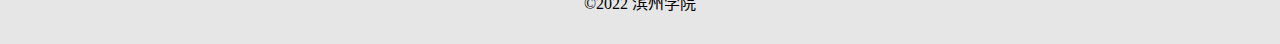
==== commit a41f9901: "首页回顶部" ====
--- a/index.html
+++ b/index.html
@@ -32,7 +32,6 @@
         main {
             width: 1903px;
             margin: auto;
-
         }
 
         .header-left {
@@ -587,6 +586,30 @@
             padding-top: 20px;
             padding-bottom: 20px;
         }
+        .fix {
+            width: 50px;
+            height: 50px;
+            background-color: #ffffff;
+            position: fixed;
+            right: 20px;
+            bottom: 60px;
+            display: block;
+            box-shadow: 0px 0px 15px rgb(0 0 0 / 50%);
+            border-radius: 10px;
+            color: black;
+            text-decoration: none;
+            text-align: center;
+            line-height: 50px;
+            transition: all 0.5s;
+        }
+        .fix:hover {
+            color: #c7000b;
+            background-color: #dadada;
+        }
+        .fix:active {
+            background-color: #b4b4b4;
+        }
+
 
 
     </style>
@@ -603,7 +626,7 @@
             </div>
         </div>
     </transition>
-    <header>
+    <header id="top">
         <div class="header-left">
             <img src="./img/huawei_logo.png" alt="">
         </div>
@@ -778,6 +801,9 @@
     <buttom>
         ©2022 滨州学院
     </buttom>
+    <a href="#top" class="fix iconfont">
+        &#xe66c;
+    </a>
 </div>
 <script>
     const {createApp} = Vue
--- a/css/iconfont.css
+++ b/css/iconfont.css
@@ -1,8 +1,8 @@
 @font-face {
   font-family: "iconfont"; /* Project id 3768878 */
-  src: url('iconfont.woff2?t=1668503561613') format('woff2'),
-       url('iconfont.woff?t=1668503561613') format('woff'),
-       url('iconfont.ttf?t=1668503561613') format('truetype');
+  src: url('iconfont.woff2?t=1668568016408') format('woff2'),
+       url('iconfont.woff?t=1668568016408') format('woff'),
+       url('iconfont.ttf?t=1668568016408') format('truetype');
 }
 
 .iconfont {
@@ -11,6 +11,10 @@
   font-style: normal;
   -webkit-font-smoothing: antialiased;
   -moz-osx-font-smoothing: grayscale;
+}
+
+.icon-huidingbu:before {
+  content: "\e66c";
 }
 
 .icon-android1:before {
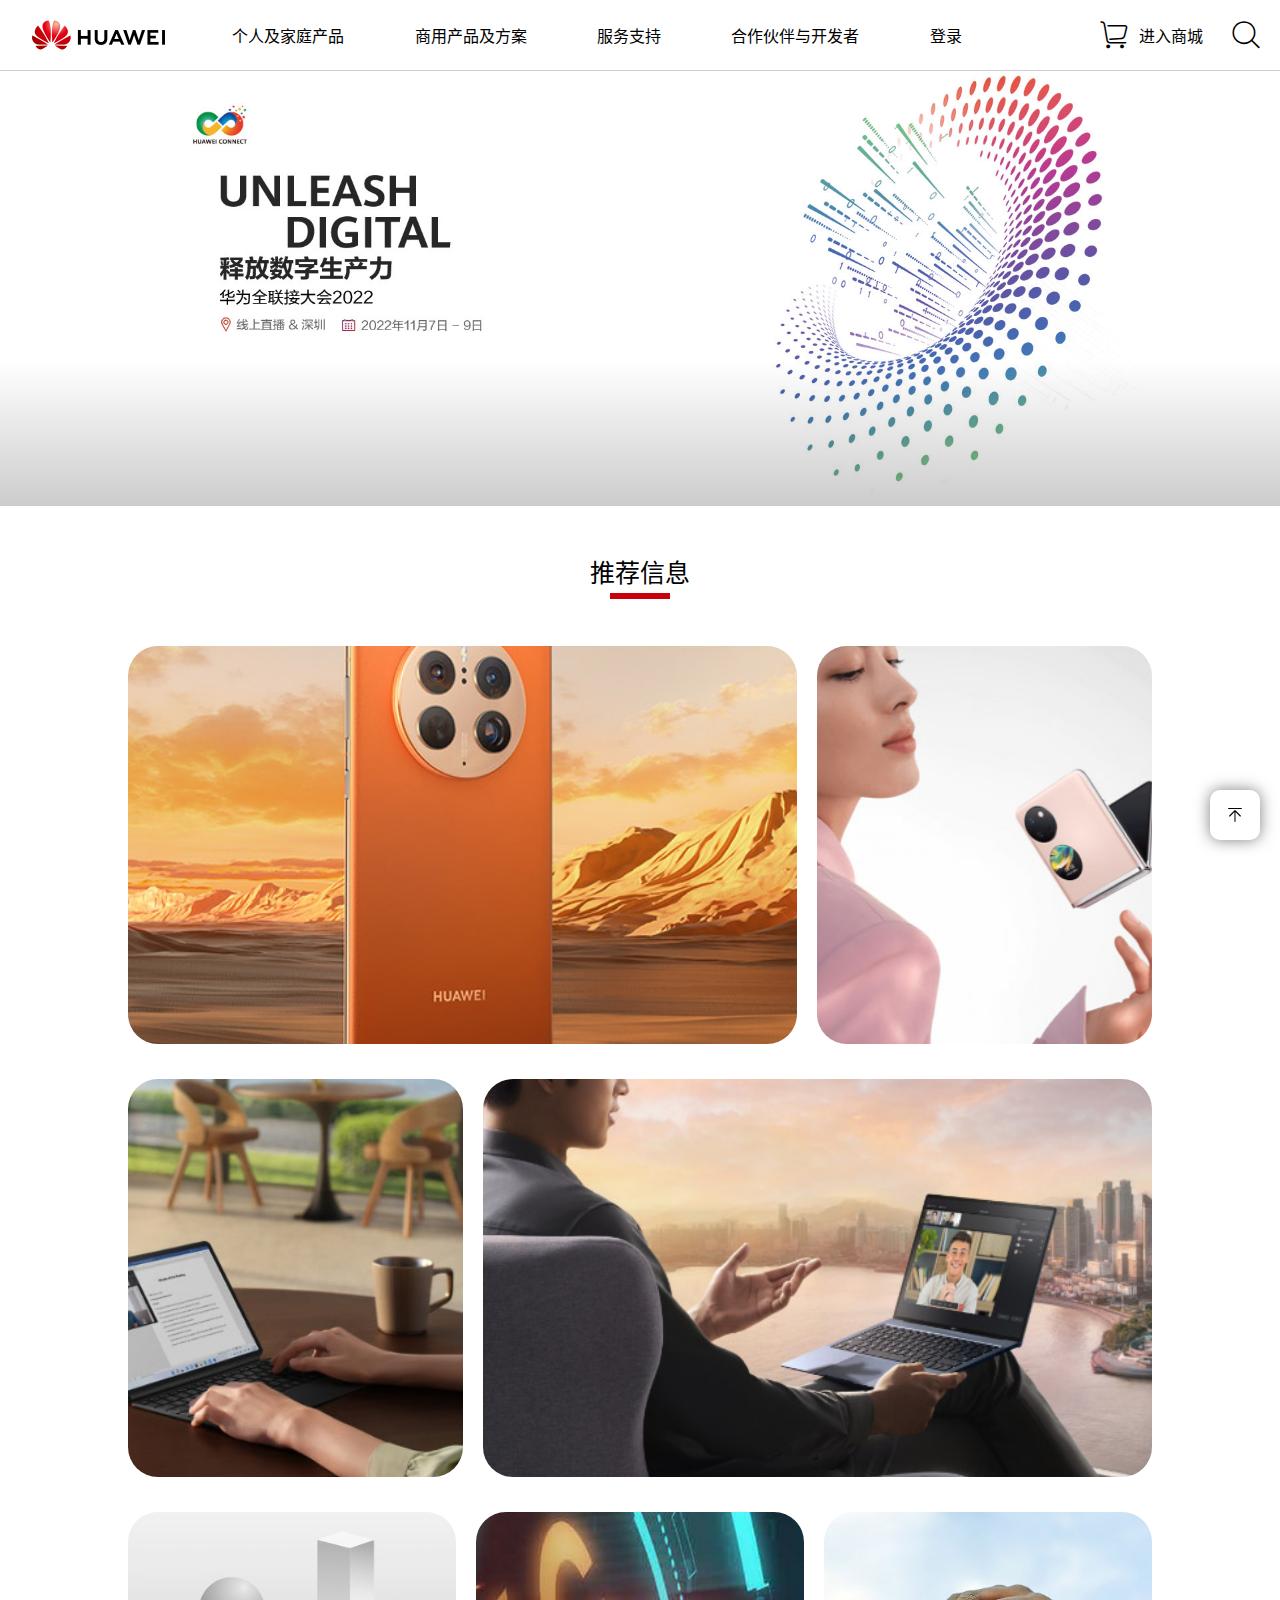
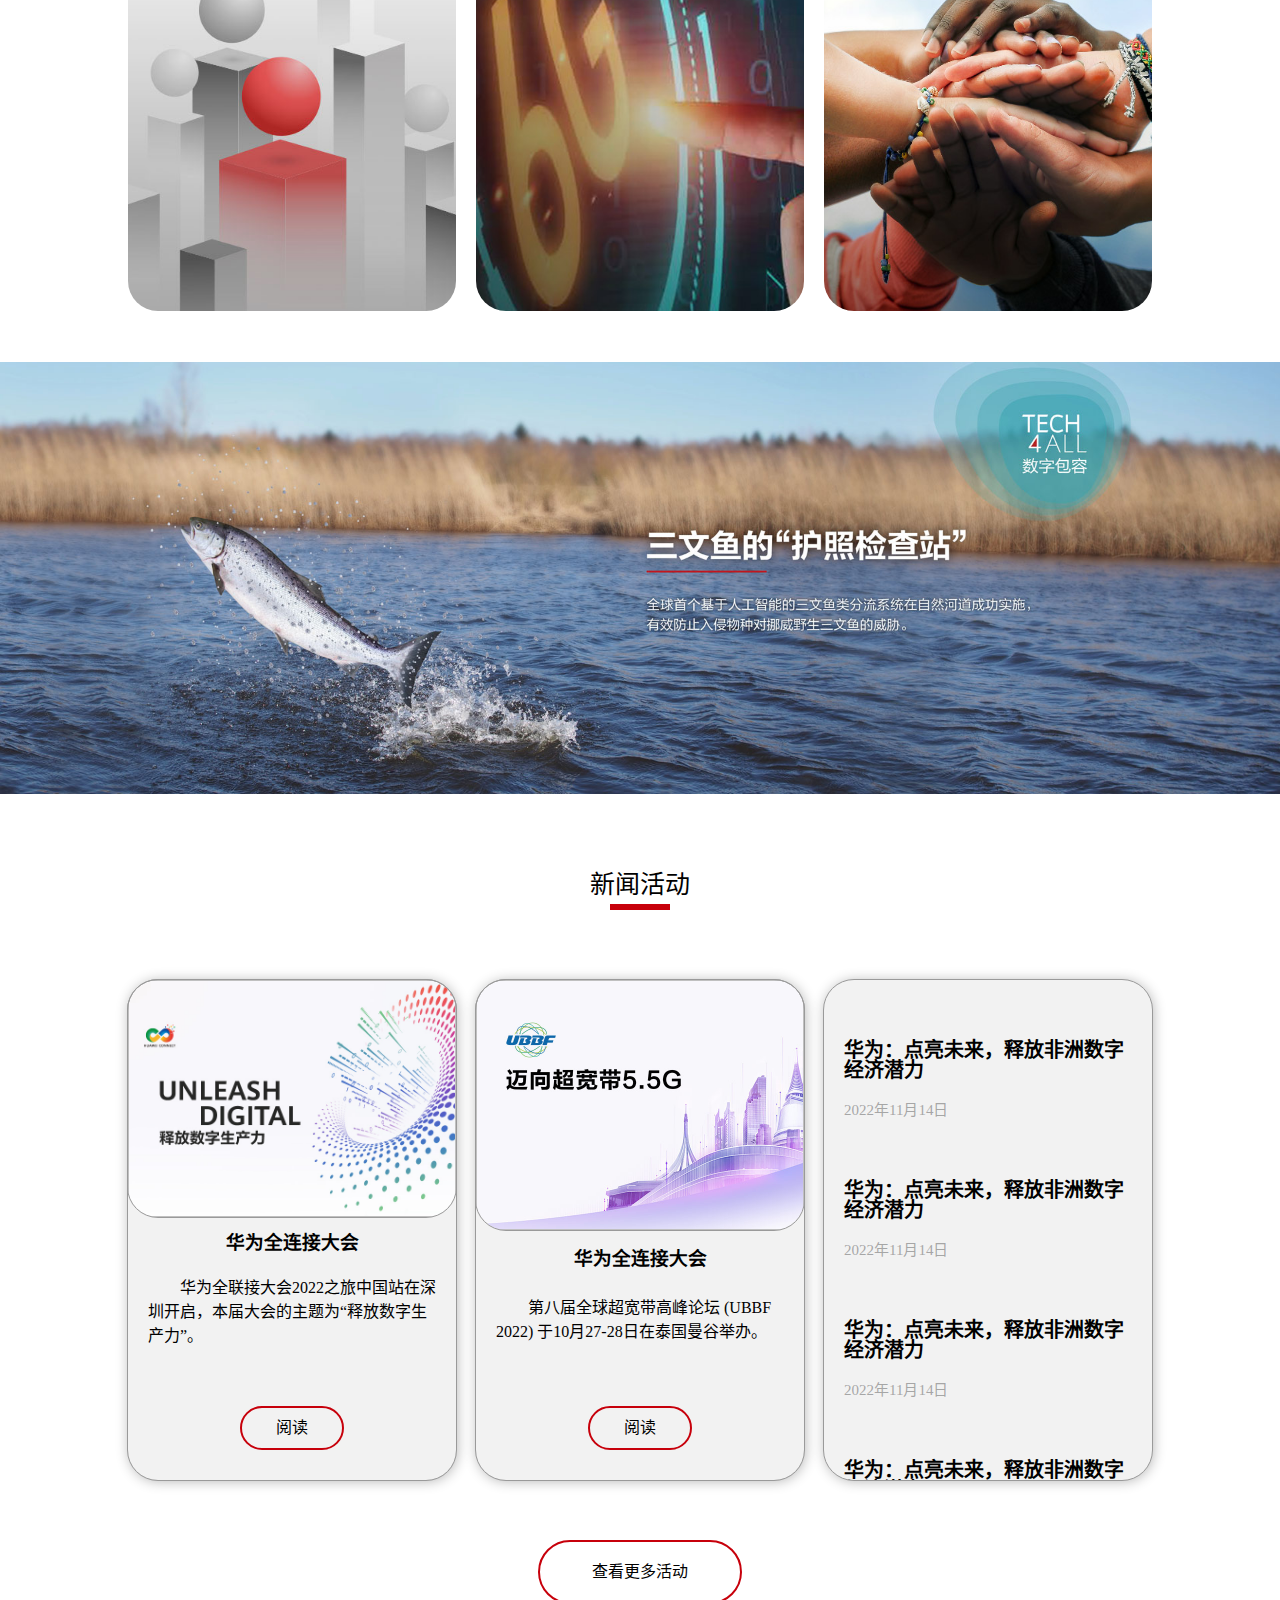
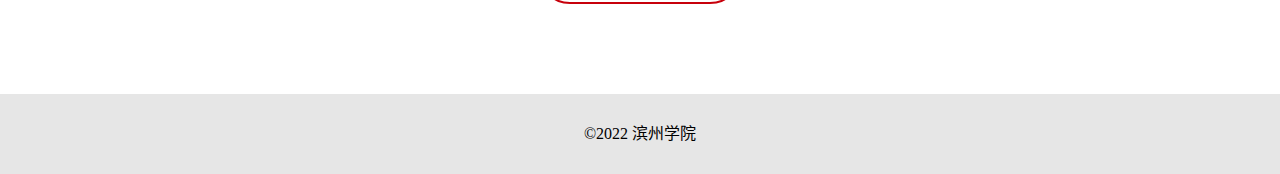
==== commit 8b23bc2c: "优化细节，增加圆角" ====
--- a/index.html
+++ b/index.html
@@ -326,6 +326,7 @@
             align-items: center;
             flex-direction: column;
             justify-content: space-evenly;
+            margin-top: 30px;
         }
 
         .title {
@@ -334,6 +335,7 @@
             /*margin-top: 40px;*/
             /*margin-bottom: 40px;*/
             /*background-color: red;*/
+            margin-bottom: 40px;
         }
 
         .title:before {
@@ -379,7 +381,6 @@
         .recommend-item {
             background-image: url("./img/mate50-pro-2.jpg");
             background-size: cover;
-
             background-repeat: no-repeat;
             background-position: center;
         }
@@ -430,13 +431,17 @@
         }
 
         .recommend-item {
-            background-size: cover;
+            background-size: 180%;
             position: relative;
+            border-radius: 30px;
+            transition: all 0.5s;
+            cursor: pointer;
         }
 
 
         .recommend-item:hover {
-            background-size: 130%;
+            background-size: 200%;
+            box-shadow: 1px 1px 33px rgb(100, 110, 225);
         }
 
         .recommend-item:hover:before {
@@ -448,6 +453,7 @@
             height: 100%;
             position: absolute;
             background-color: rgba(0, 0, 0, 0.6);
+            border-radius: 30px;
         }
 
         .content-introduce {
@@ -455,7 +461,7 @@
         }
 
         .news {
-            height: 800px;
+            height: 900px;
             width: 80%;
             align-items: center;
             /*background-color: rgba(141, 141, 141, 0.34);*/
@@ -527,7 +533,20 @@
             flex-direction: column;
             justify-content: space-between;
             align-items: center;
-        }
+            border-radius: 30px;
+            box-shadow: 1px 1px 13px rgba(0, 0, 0, .3);
+            outline: 1px solid #9a9a9a;
+            transition: all 0.5s;
+        }
+
+        .news-item:hover {
+            box-shadow: 1px 1px 33px rgb(100, 110, 225);
+        }
+
+        .news-item::-webkit-scrollbar {
+            display: none;
+        }
+
 
         .news-items > .news-item:not(:last-child) {
             margin-right: 20px;
@@ -539,6 +558,8 @@
             height: 50%;
             background-size: cover;
             border: none;
+            border-radius: 30px;
+            outline: 1px solid #9a9a9a;
         }
 
         .news-items > .news-item:first-child > img {
@@ -565,6 +586,10 @@
             overflow: auto;
         }
 
+        .news-items > .news-item:last-child > div:first-child {
+            margin-top: 30px;
+        }
+
         .news-items > .news-item:last-child p {
             margin: 0 !important;
             text-indent: 0;
@@ -586,6 +611,7 @@
             padding-top: 20px;
             padding-bottom: 20px;
         }
+
         .fix {
             width: 50px;
             height: 50px;
@@ -602,14 +628,15 @@
             line-height: 50px;
             transition: all 0.5s;
         }
+
         .fix:hover {
             color: #c7000b;
             background-color: #dadada;
         }
+
         .fix:active {
             background-color: #b4b4b4;
         }
-
 
 
     </style>
